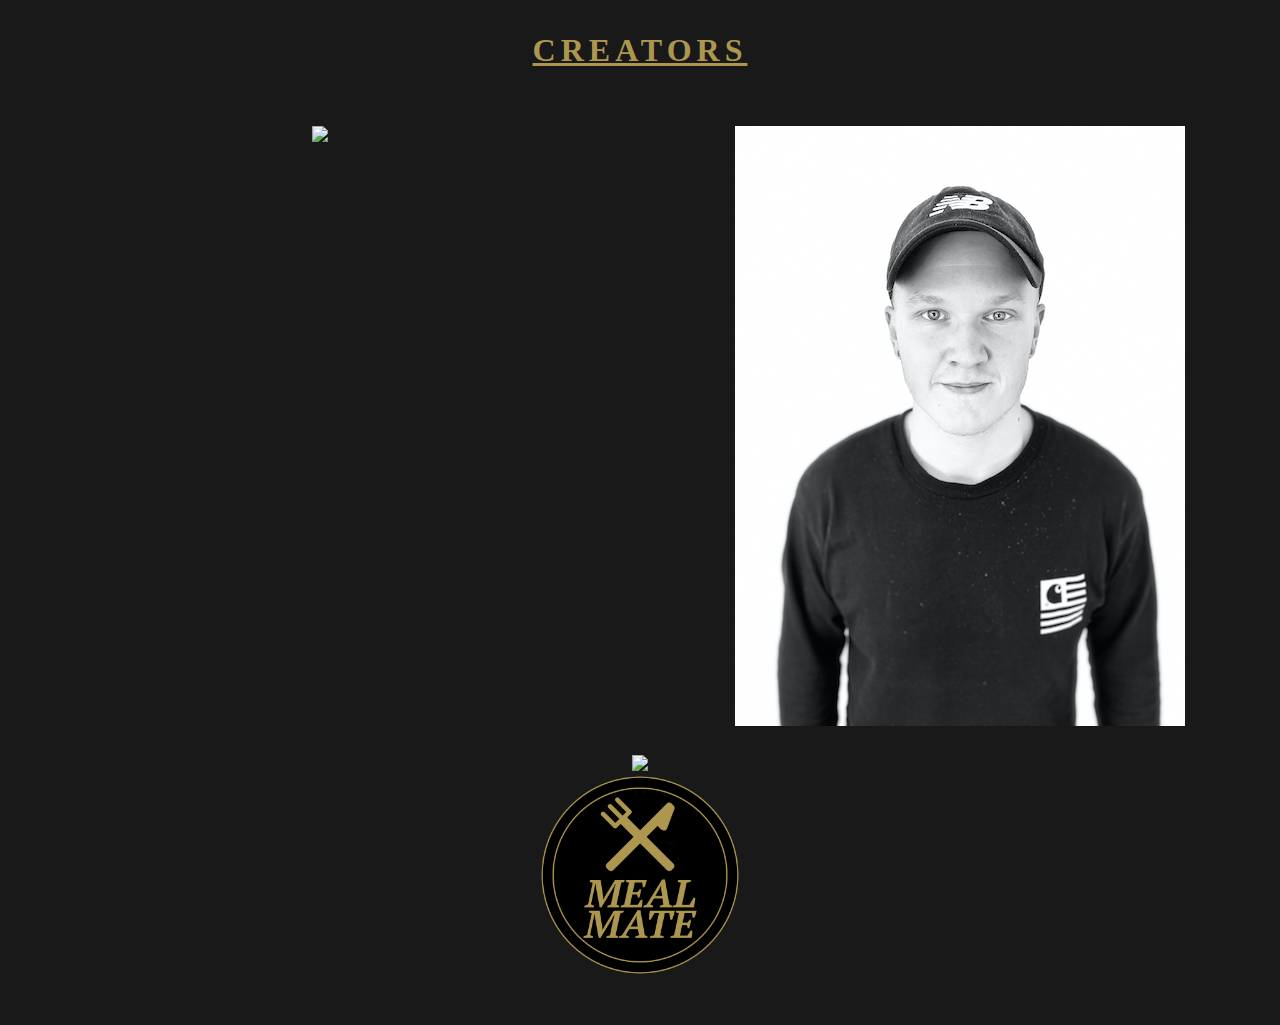
==== creators.html @ ade612fd "laitoin logot validate ja creators sivuille" ====
<!DOCTYPE html>
<html lang="en">
<head>
    <meta charset="UTF-8">
    <title>Creators</title>
    <link rel="stylesheet" href="style.css">
    <script src="jquery.js"></script>
    <link href="lightbox2-dev/src/css/lightbox.css" rel="stylesheet" />
    <script src="lightbox2-dev/src/js/lightbox.js"></script>
</head>
<body>

<h1 id="galleryHeader">
    <p>CREATORS</p>
</h1>

<div id="galleryImagesRow">
    <div class="galleryImage">
        <a class="lightbox-link" href="kuvat/niko.jpg" data-lightbox="Niko" data-title="Niko"><img src="kuvat/niko.jpg"/></a>
    </div>
    <div class="galleryImage">
        <a class="lightbox-link" href="kuvat/aleksi.jpg" data-lightbox="Aleksi" data-title="Aleksi"><img src="kuvat/aleksi.jpg"/></a>
    </div>
    <div class="galleryImage">
        <a class="lightbox-link" href="kuvat/hermanni.jpg" data-lightbox="Hermanni" data-title="Hermanni"><img src="kuvat/hermanni.jpg"/></a>
    </div>
</div>

<a href="./index.html">
    <img class="logoGallery" src="GoldLogo.png" alt="logo"
         width="200" height="200">
</a>

<div id="galleryText">
</div>

</body>
</html>
---- style.css ----
body {
    background: rgb(25, 25, 25);
    margin: 0 !important;
    padding: 0 !important;
}

header {
    margin: auto;
    text-align: center;
}

.headerPhoto {
    background-image:url("headerImage1.jpg");
    width: 100%;
    height: 250px;
    background-position: center;
    background-size: cover;
    position:relative;
    box-shadow:0px 0px 10px 1px black;
    transition: 1s;

}

.random_food_trivia {
    display: none;
    background: rgb(198, 197, 185);
    margin: 0px 0px 0px 0px !important;

}

.search {
    margin: 0px 0px 0px 0px
}

.logo {
    margin: 0px 0px 15px 0px !important;
}

#map {
    margin: 0px 0px 0px 0px !important;
}

#page-container{
    display: flex;
    flex-wrap: wrap;
    margin:0px 50px 0px 50px;
}

.results{
    border-radius: 0px 0px 0px 25px;
    width: 25%;
    background: #EAEAEA;
    text-align: center;
    height: 800px;
    overflow: scroll;
    box-shadow:0px 0px 0px 1px #8E793E inset;
}

.resultGuide {
    margin: 25px 25px 0px 25px;
}

.recipe{
    width: 50%;
    background: #EAEAEA;
    text-align: center;
    position: relative;
    box-shadow:0px 0px 0px 1px #8E793E inset;
    height: 800px;
    overflow: scroll;
}

.grocery{
    text-align: center;
    border-radius: 0px 0px 25px 0px;
    width: 25%;
    background: #EAEAEA;
    height: 800px;
    overflow: scroll;
    box-shadow:0px 0px 0px 1px #8E793E inset;
}

.guideForUseSmall {
    display: none;
}

@media only screen and (max-width: 1000px) {
    .results  {
        width: 100%;
        border-radius: 0px 0px 25px 25px;

    }
    .recipe {
        width: 100%;
        border-radius: 25px 25px 25px 25px;
        border: none;
    }
    .grocery {
        width: 100%;
        border-radius: 25px 25px 25px 25px;
    }
    .guideForUseSmall {
        display: block;
    }
    .recipeGuide {
        display: none;
    }
}


.search_results_list {
    margin: 0px 25px 0px 25px;
}

.results_fig {
    margin: 40px 25px 0px 25px;

}

.results_fig > img{
    border-radius: 10px;
    width: 100%;
    object-fit: contain;
}

.results_fig > img:hover{
    border-radius: 10px;
    width: 100%;
    object-fit: contain;
    box-shadow: 0 0 5px black;
}

.results_name {
    font-size: 25px;
    text-align: center;
    color: #231F20;
    text-decoration: underline;
    text-decoration-color:rgb(47, 70, 76);
}

.results_author {
    font-size: 15px;
    text-align: center;
    color: #231F20;
    text-decoration: underline;
    text-decoration-color:rgb(47, 70, 76);
}

li {
    list-style: none;
}

ul {
    padding-inline-start: 0px;
}

.search_icon {
}

.shopping__delete {
    width: 10px;
    height: 10px;
}

.logo {
    background: transparent;
    border: none;
}

footer {
    margin-top: 125px;
    background: #8E793E;
    width: 100%;
    height: 100px;
    text-align: center;
}

#map {
    width: 100%;
    height: 50%;
}

#mapText {
    text-align: center;
    color: #AD974F;
    font-family: Baskerville;
    font-size: 18px;
}

.logoMap {
    display: flex;
    align-content: center;
    margin-left: auto;
    margin-right: auto;
}

.recipe_figure > img{
    border-radius: 10px;
    width: 100%;
    object-fit: contain;
    margin-top: 30px;
}

.recipe__ingredient-list {
    margin: 0px 50px 0px 50px;
}

.recipe__directions-text {
    margin: 0px 50px 0px 50px;
}

.heading-2 {
    margin: 0px 50px 25px 50px;
}

.recipe__item {
    display: flex;
    flex-wrap: wrap;
    place-items: center;
    justify-content: center;
}

.recipe__count {

}

.recipe__unit {
    margin: 0px 3px 0px 3px;
}

.recipe__ingredient {

}

.shopping_item {
    border-style: groove;
    margin-top: 0 !important;
}

.shopping__count-value {
    margin-top: 25px;
}

.groceryUnit {
    margin-top: 25px;
}

.shopping__description {
    margin-top: 25px;
}

.deleteButton {
    margin-bottom: 25px;

}
/*.recipe__count {
    float: left;
}

.recipe__unit {
    float: left;
    margin-left: 5px;
}

.recipe__ingredient {
    text-align: right;
}*/

#addToList {
    margin: 50px 50px 25px 50px;
}

.directions {
    display: inline-block;
    margin: 50px 50px 50px 50px;
}

#mapButton {
    background: transparent;
    color: white;
    border: 1px solid white;
    font-size: 16px;
    padding: 5px 15px 5px 15px;
}

#mapButton:hover {
    box-shadow: 0 0 4px white;
}

#creatorsButton {
    margin: 33px 25px 0px 25px;
    background: transparent;
    color: white;
    border: 1px solid white;
    font-size: 16px;
    padding: 5px 15px 5px 15px;
}

#creatorsButton:hover {
    box-shadow: 0 0 4px white;
}

#galleryButton {
    background: transparent;
    color: white;
    border: 1px solid white;
    font-size: 16px;
    padding: 5px 15px 4px 15px;
}

#galleryButton:hover {
    box-shadow: 0 0 2px white;
}

#video {
    align-content: center;
    display: flex;
    flex-wrap: wrap;
    margin-right: auto;
    margin-left: auto;
    margin-bottom: 50px;
}

.lightbox-link:hover {

}

* {
    box-sizing: border-box;
    text-align: center;
}

#galleryImagesRow {
    display: flex;
    flex-wrap: wrap;
}

.galleryImage {
    margin-top: 25px;
    flex: 33.33%;
}

#galleryHeader {
    color: #AD974F;
    font-family: Baskerville;
    letter-spacing: 5px;
    text-decoration: underline #AD974F ;
}

.galleryText {
    color: #AD974F;
    font-family: Baskerville;
}

.logoGallery {
    display: flex;
    align-content: center;
    margin-left: auto;
    margin-right: auto;
    margin-bottom: 50px;
}

.guideForUseSmall {
    margin-left: 25px;
    margin-right: 25px;
}
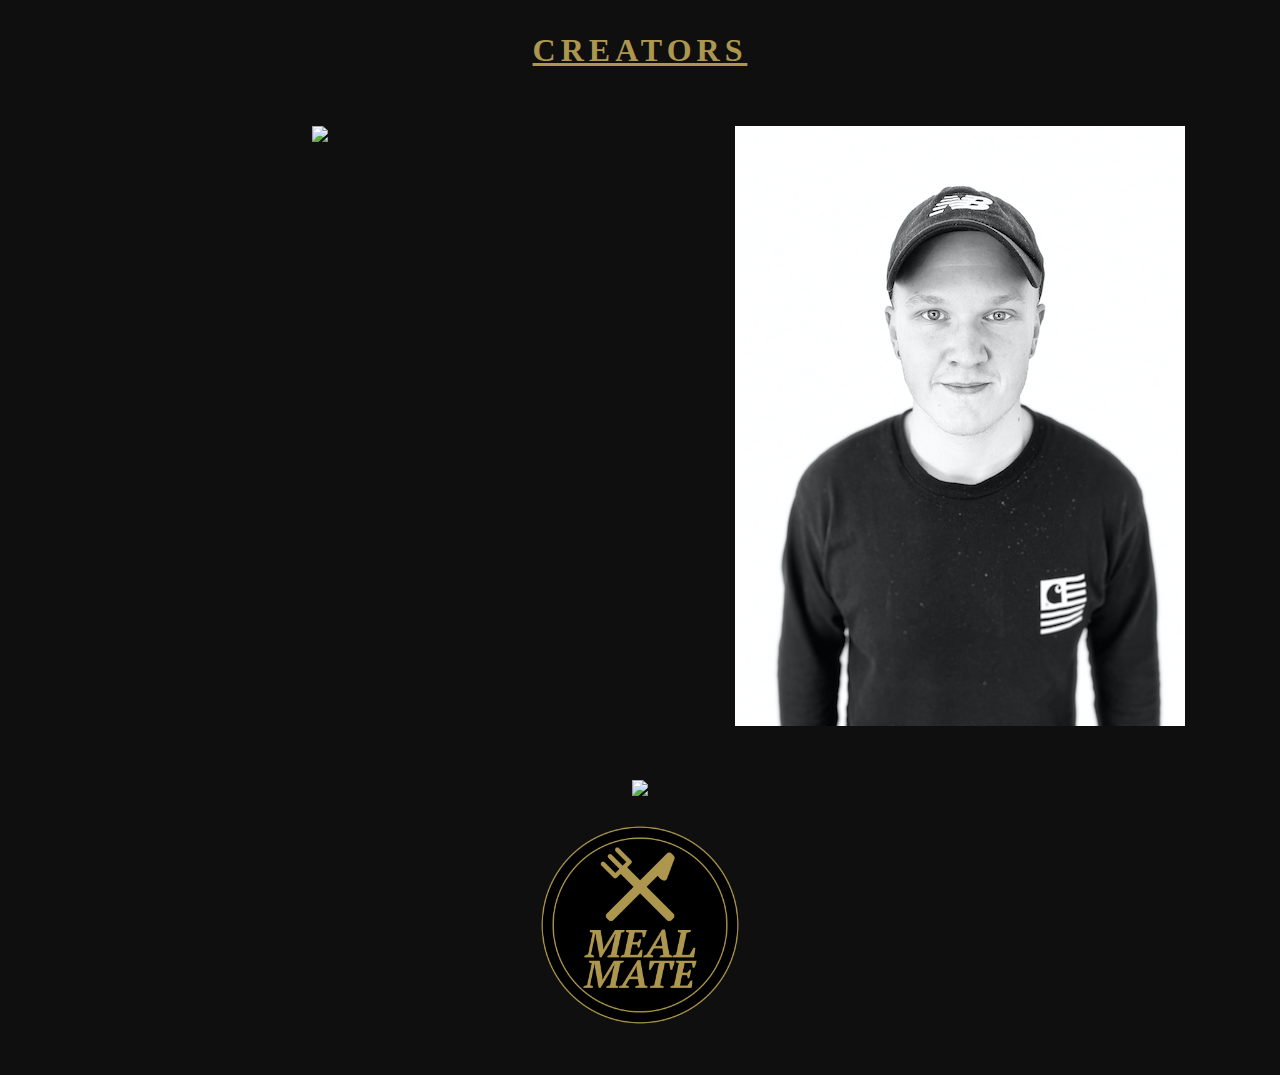
==== commit 1cf7797f: "Poistettu turhia tiedostoja ja päivitetty layouttia" ====
--- a/creators.html
+++ b/creators.html
@@ -27,7 +27,7 @@
 </div>
 
 <a href="./index.html">
-    <img class="logoGallery" src="GoldLogo.png" alt="logo"
+    <img class="logoGallery" src="GoldLogoFinal.png" alt="logo"
          width="200" height="200">
 </a>
 
--- a/style.css
+++ b/style.css
@@ -1,7 +1,19 @@
 body {
-    background: rgb(25, 25, 25);
+    background: rgb(15, 15, 15);
     margin: 0 !important;
     padding: 0 !important;
+}
+
+h1 {
+    font-family: Georgia;
+}
+
+h2 {
+    font-family: Georgia;
+}
+
+p {
+    font-family: Baskerville;
 }
 
 header {
@@ -49,7 +61,7 @@
 .results{
     border-radius: 0px 0px 0px 25px;
     width: 25%;
-    background: #EAEAEA;
+    background: white;
     text-align: center;
     height: 800px;
     overflow: scroll;
@@ -57,12 +69,32 @@
 }
 
 .resultGuide {
-    margin: 25px 25px 0px 25px;
-}
+    margin: 50px 25px 0px 25px;
+}
+
+.recipeGuide {
+    margin: 25px;
+    //background: #EAEAEA;
+    //background: #AD974F;
+    padding: 5px;
+    border: #AD974F;
+    border-style: groove;
+    border-radius:10px;
+
+}
+
+.guideForUseSmall {
+    margin: 25px;
+    padding: 5px;
+    border: #AD974F;
+    border-style: groove;
+    border-radius:10px;
+}
+
 
 .recipe{
     width: 50%;
-    background: #EAEAEA;
+    background: white;
     text-align: center;
     position: relative;
     box-shadow:0px 0px 0px 1px #8E793E inset;
@@ -74,7 +106,7 @@
     text-align: center;
     border-radius: 0px 0px 25px 0px;
     width: 25%;
-    background: #EAEAEA;
+    background: white;
     height: 800px;
     overflow: scroll;
     box-shadow:0px 0px 0px 1px #8E793E inset;
@@ -136,6 +168,7 @@
     color: #231F20;
     text-decoration: underline;
     text-decoration-color:rgb(47, 70, 76);
+    margin: 25px;
 }
 
 .results_author {
@@ -144,6 +177,7 @@
     color: #231F20;
     text-decoration: underline;
     text-decoration-color:rgb(47, 70, 76);
+    margin: 25px;
 }
 
 li {
@@ -199,6 +233,9 @@
     width: 100%;
     object-fit: contain;
     margin-top: 30px;
+    //border: #AD974F;
+    //border-style: groove;
+    //box-shadow: #AD974F 0 0 5px 1px;
 }
 
 .recipe__ingredient-list {
@@ -233,25 +270,24 @@
 }
 
 .shopping_item {
-    border-style: groove;
-    margin-top: 0 !important;
+    border-bottom: 2px #AD974F solid ;
+    //border-bottom-style: groove;
+    //border-style: groove;
+    //margin-top: 0 !important;
+    margin: 25px;
 }
 
 .shopping__count-value {
-    margin-top: 25px;
 }
 
 .groceryUnit {
-    margin-top: 25px;
 }
 
 .shopping__description {
-    margin-top: 25px;
 }
 
 .deleteButton {
     margin-bottom: 25px;
-
 }
 /*.recipe__count {
     float: left;
@@ -316,6 +352,7 @@
     align-content: center;
     display: flex;
     flex-wrap: wrap;
+    margin-top: 50px;
     margin-right: auto;
     margin-left: auto;
     margin-bottom: 50px;
@@ -338,6 +375,7 @@
 .galleryImage {
     margin-top: 25px;
     flex: 33.33%;
+    margin-bottom: 25px;
 }
 
 #galleryHeader {
@@ -350,6 +388,32 @@
 .galleryText {
     color: #AD974F;
     font-family: Baskerville;
+    margin-top: 25px;
+}
+
+.validateUser {
+    color: #AD974F;
+    font-family: Baskerville;
+    display: flex;
+    flex-wrap: wrap;
+    justify-content: center;
+}
+
+.validatePassword {
+    color: #AD974F;
+    font-family: Baskerville;
+    display: flex;
+    flex-wrap: wrap;
+    justify-content: center;
+}
+
+#validateForm {
+    margin-top: 200px;
+
+}
+
+.passwordInput {
+
 }
 
 .logoGallery {
@@ -364,3 +428,7 @@
     margin-left: 25px;
     margin-right: 25px;
 }
+
+.myGroceryList {
+    margin: 25px;
+}
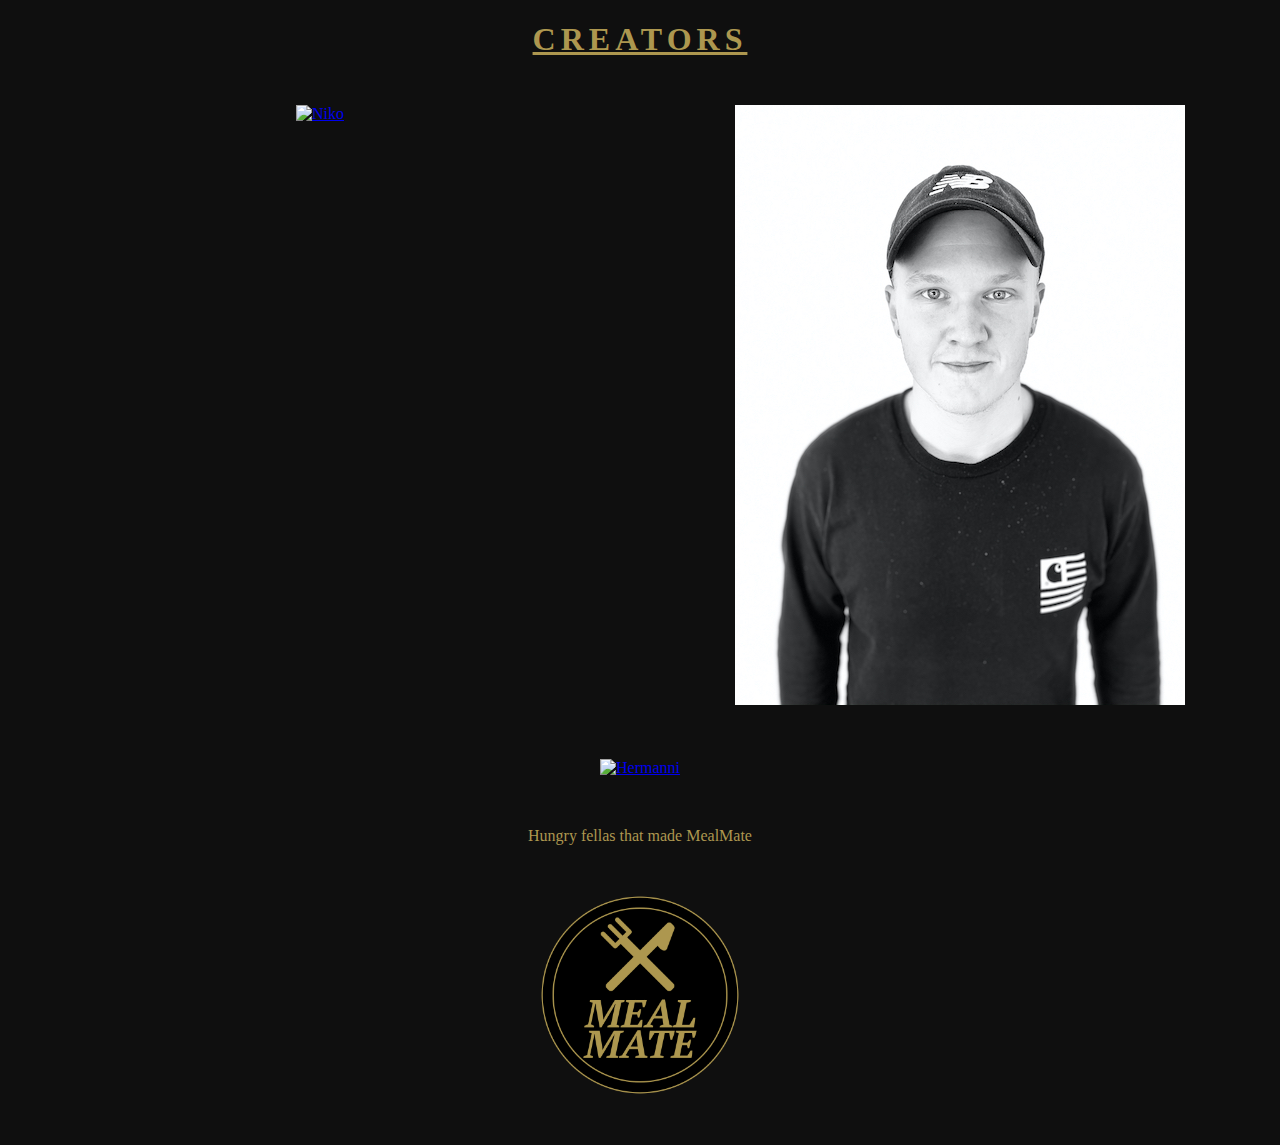
==== commit ec3a7541: "Putsattu index/gallery/creators/style turhasta koodista sekä pientä layout fixiä" ====
--- a/creators.html
+++ b/creators.html
@@ -8,31 +8,29 @@
     <link href="lightbox2-dev/src/css/lightbox.css" rel="stylesheet" />
     <script src="lightbox2-dev/src/js/lightbox.js"></script>
 </head>
+
 <body>
 
-<h1 id="galleryHeader">
-    <p>CREATORS</p>
-</h1>
+<h1 id="creatorsHeader">CREATORS</h1>
 
-<div id="galleryImagesRow">
-    <div class="galleryImage">
-        <a class="lightbox-link" href="kuvat/niko.jpg" data-lightbox="Niko" data-title="Niko"><img src="kuvat/niko.jpg"/></a>
+<div id="creatorsImagesRow">
+    <div class="creatorsImage">
+        <a class="lightbox-link" href="kuvat/niko.jpg" data-lightbox="Niko" data-title="Niko"><img src="kuvat/niko.jpg" alt="Niko"/></a>
     </div>
-    <div class="galleryImage">
-        <a class="lightbox-link" href="kuvat/aleksi.jpg" data-lightbox="Aleksi" data-title="Aleksi"><img src="kuvat/aleksi.jpg"/></a>
+    <div class="creatorsImage">
+        <a class="lightbox-link" href="kuvat/aleksi.jpg" data-lightbox="Aleksi" data-title="Aleksi"><img src="kuvat/aleksi.jpg" alt="Aleksi"/></a>
     </div>
-    <div class="galleryImage">
-        <a class="lightbox-link" href="kuvat/hermanni.jpg" data-lightbox="Hermanni" data-title="Hermanni"><img src="kuvat/hermanni.jpg"/></a>
+    <div class="creatorsImage">
+        <a class="lightbox-link" href="kuvat/hermanni.jpg" data-lightbox="Hermanni" data-title="Hermanni"><img src="kuvat/hermanni.jpg" alt="Hermanni"/></a>
     </div>
 </div>
+
+<p class="creatorsText">Hungry fellas that made MealMate</p>
 
 <a href="./index.html">
     <img class="logoGallery" src="GoldLogoFinal.png" alt="logo"
          width="200" height="200">
 </a>
 
-<div id="galleryText">
-</div>
-
 </body>
 </html>--- a/style.css
+++ b/style.css
@@ -30,14 +30,12 @@
     position:relative;
     box-shadow:0px 0px 10px 1px black;
     transition: 1s;
-
 }
 
 .random_food_trivia {
     display: none;
     background: rgb(198, 197, 185);
     margin: 0px 0px 0px 0px !important;
-
 }
 
 .search {
@@ -74,13 +72,10 @@
 
 .recipeGuide {
     margin: 25px;
-    //background: #EAEAEA;
-    //background: #AD974F;
     padding: 5px;
     border: #AD974F;
     border-style: groove;
     border-radius:10px;
-
 }
 
 .guideForUseSmall {
@@ -120,7 +115,6 @@
     .results  {
         width: 100%;
         border-radius: 0px 0px 25px 25px;
-
     }
     .recipe {
         width: 100%;
@@ -146,7 +140,6 @@
 
 .results_fig {
     margin: 40px 25px 0px 25px;
-
 }
 
 .results_fig > img{
@@ -188,9 +181,6 @@
     padding-inline-start: 0px;
 }
 
-.search_icon {
-}
-
 .shopping__delete {
     width: 10px;
     height: 10px;
@@ -233,9 +223,6 @@
     width: 100%;
     object-fit: contain;
     margin-top: 30px;
-    //border: #AD974F;
-    //border-style: groove;
-    //box-shadow: #AD974F 0 0 5px 1px;
 }
 
 .recipe__ingredient-list {
@@ -255,55 +242,24 @@
     flex-wrap: wrap;
     place-items: center;
     justify-content: center;
-}
-
-.recipe__count {
-
+    margin-bottom: 3px;
 }
 
 .recipe__unit {
     margin: 0px 3px 0px 3px;
 }
 
-.recipe__ingredient {
-
-}
-
 .shopping_item {
     border-bottom: 2px #AD974F solid ;
-    //border-bottom-style: groove;
-    //border-style: groove;
-    //margin-top: 0 !important;
-    margin: 25px;
-}
-
-.shopping__count-value {
-}
-
-.groceryUnit {
-}
-
-.shopping__description {
+    margin: 25px;
 }
 
 .deleteButton {
     margin-bottom: 25px;
 }
-/*.recipe__count {
-    float: left;
-}
-
-.recipe__unit {
-    float: left;
-    margin-left: 5px;
-}
-
-.recipe__ingredient {
-    text-align: right;
-}*/
 
 #addToList {
-    margin: 50px 50px 25px 50px;
+    margin: 25px 50px 25px 50px;
 }
 
 .directions {
@@ -358,10 +314,6 @@
     margin-bottom: 50px;
 }
 
-.lightbox-link:hover {
-
-}
-
 * {
     box-sizing: border-box;
     text-align: center;
@@ -391,6 +343,32 @@
     margin-top: 25px;
 }
 
+#creatorsImagesRow {
+    display: flex;
+    flex-wrap: wrap;
+}
+
+.creatorsImage {
+    margin-top: 25px;
+    flex: 33.33%;
+    margin-bottom: 25px;
+}
+
+#creatorsHeader {
+    color: #AD974F;
+    font-family: Baskerville;
+    letter-spacing: 5px;
+    text-decoration: underline #AD974F ;
+}
+
+.creatorsText {
+    color: #AD974F;
+    font-family: Baskerville;
+    margin-top: 25px;
+    margin-bottom: 50px;
+}
+
+
 .validateUser {
     color: #AD974F;
     font-family: Baskerville;
@@ -409,11 +387,6 @@
 
 #validateForm {
     margin-top: 200px;
-
-}
-
-.passwordInput {
-
 }
 
 .logoGallery {
@@ -431,4 +404,4 @@
 
 .myGroceryList {
     margin: 25px;
-}
+}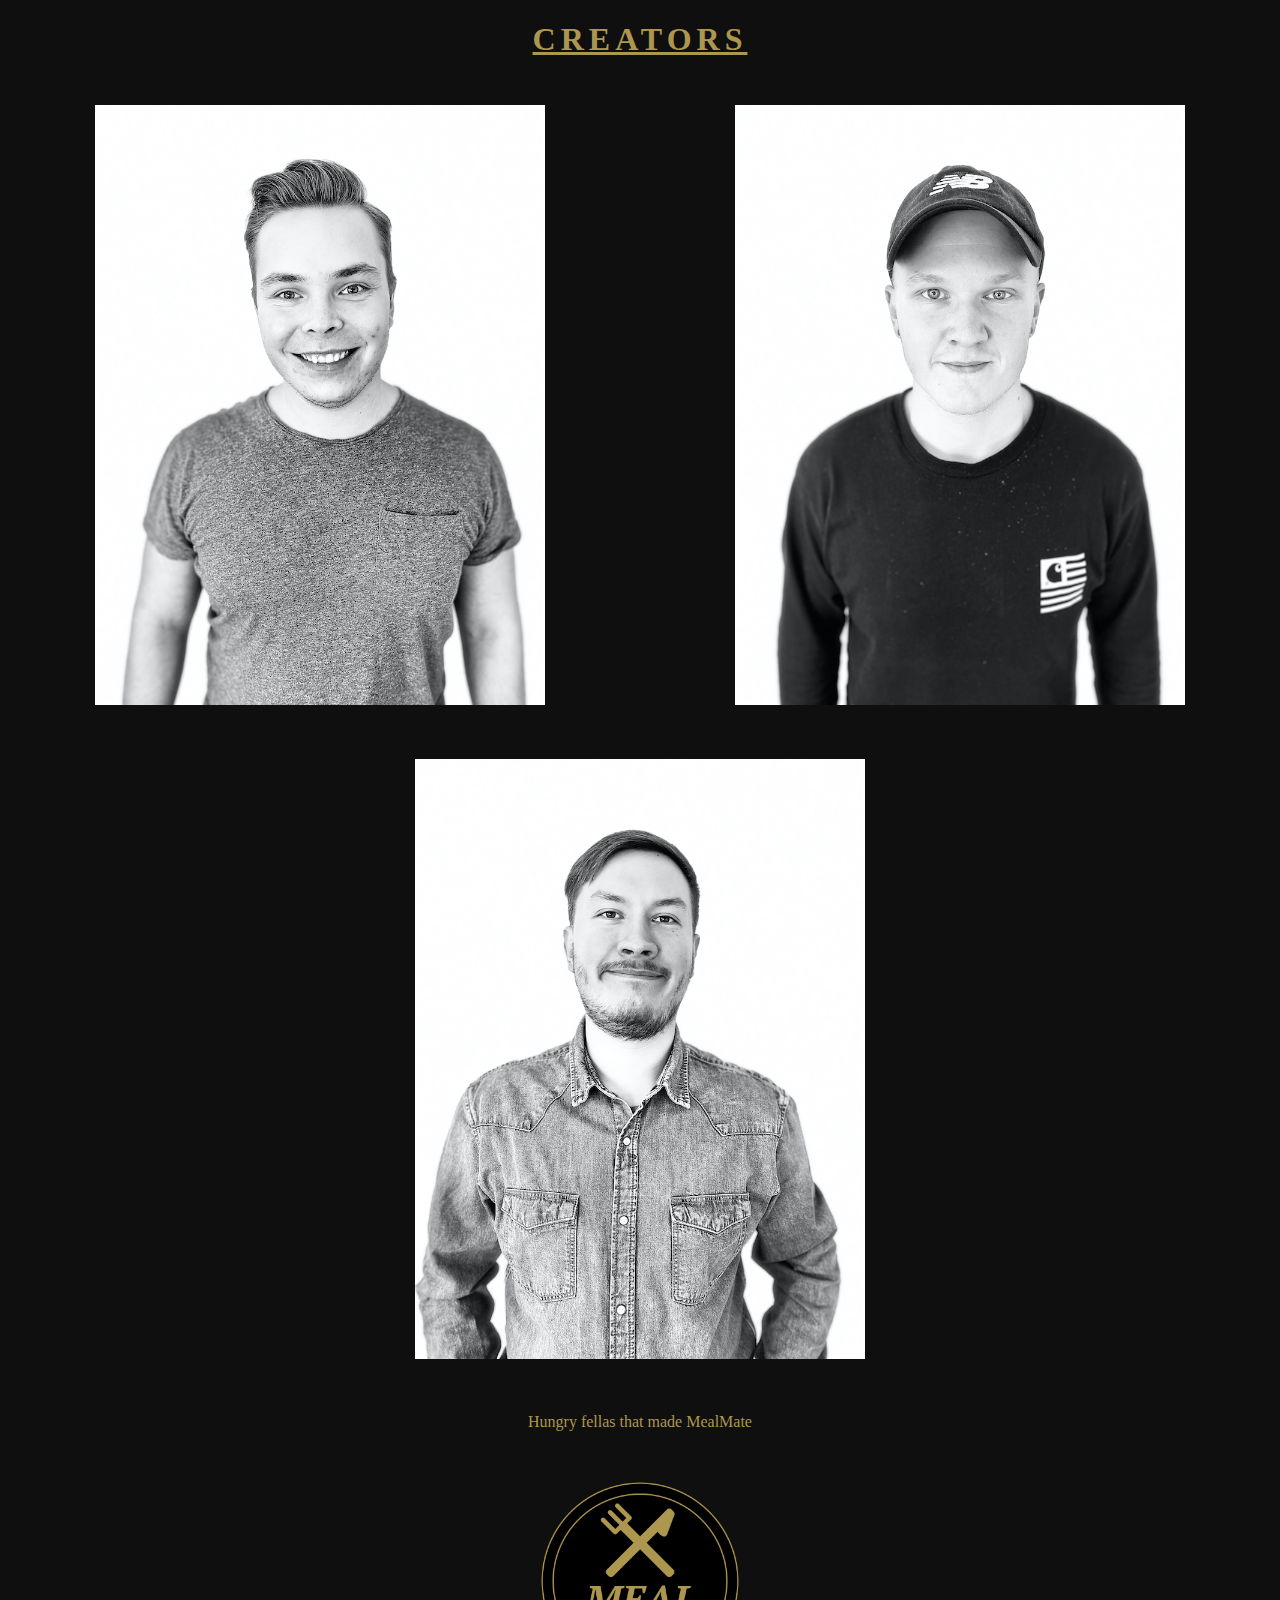
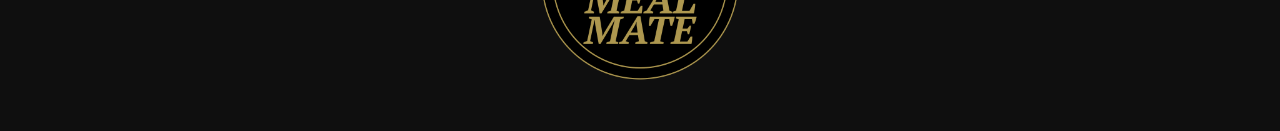
==== commit 5757f5a8: "Parannettu kuvien laatua" ====
--- a/creators.html
+++ b/creators.html
@@ -15,13 +15,16 @@
 
 <div id="creatorsImagesRow">
     <div class="creatorsImage">
-        <a class="lightbox-link" href="kuvat/niko.jpg" data-lightbox="Niko" data-title="Niko"><img src="kuvat/niko.jpg" alt="Niko"/></a>
+        <a class="lightbox-link" href="kuvat/niko.jpg" data-lightbox="Niko" data-title="Niko">
+            <img src="kuvat/niko.jpg" alt="Niko" height="600" width="450"/></a>
     </div>
     <div class="creatorsImage">
-        <a class="lightbox-link" href="kuvat/aleksi.jpg" data-lightbox="Aleksi" data-title="Aleksi"><img src="kuvat/aleksi.jpg" alt="Aleksi"/></a>
+        <a class="lightbox-link" href="kuvat/aleksi.jpg" data-lightbox="Aleksi" data-title="Aleksi">
+            <img src="kuvat/aleksi.jpg" alt="Aleksi" height="600" width="450"/></a>
     </div>
     <div class="creatorsImage">
-        <a class="lightbox-link" href="kuvat/hermanni.jpg" data-lightbox="Hermanni" data-title="Hermanni"><img src="kuvat/hermanni.jpg" alt="Hermanni"/></a>
+        <a class="lightbox-link" href="kuvat/hermanni.jpg" data-lightbox="Hermanni" data-title="Hermanni">
+            <img src="kuvat/hermanni.jpg" alt="Hermanni" height="600" width="450"/></a>
     </div>
 </div>
 
--- a/style.css
+++ b/style.css
@@ -325,9 +325,15 @@
 }
 
 .galleryImage {
+
     margin-top: 25px;
     flex: 33.33%;
     margin-bottom: 25px;
+}
+
+#appImage {
+    display: flex;
+    flex-wrap: wrap;
 }
 
 #galleryHeader {
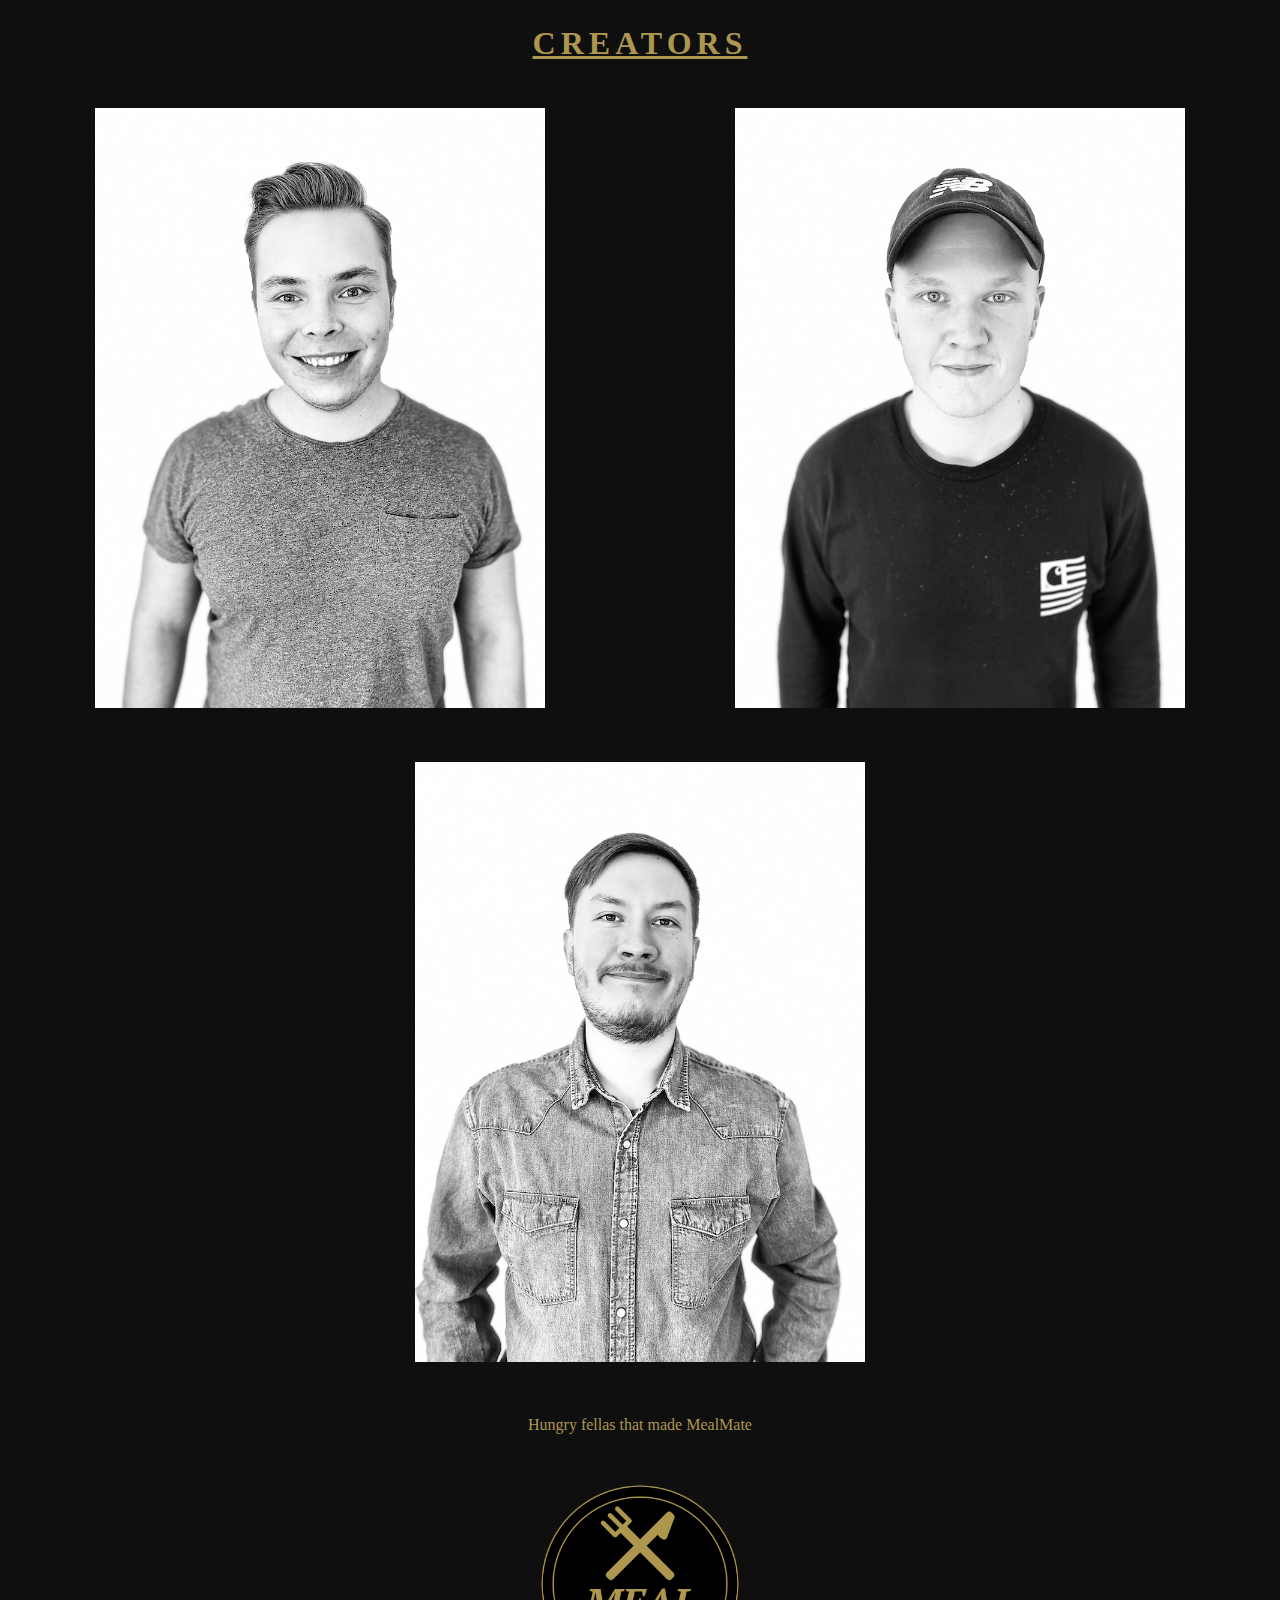
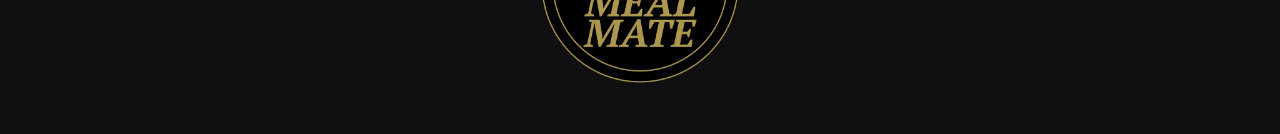
==== commit f10e1c85: "säädin semanttisia elementtejä" ====
--- a/creators.html
+++ b/creators.html
@@ -13,7 +13,7 @@
 
 <h1 id="creatorsHeader">CREATORS</h1>
 
-<div id="creatorsImagesRow">
+<main id="creatorsImagesRow">
     <div class="creatorsImage">
         <a class="lightbox-link" href="kuvat/niko.jpg" data-lightbox="Niko" data-title="Niko">
             <img src="kuvat/niko.jpg" alt="Niko" height="600" width="450"/></a>
@@ -26,7 +26,7 @@
         <a class="lightbox-link" href="kuvat/hermanni.jpg" data-lightbox="Hermanni" data-title="Hermanni">
             <img src="kuvat/hermanni.jpg" alt="Hermanni" height="600" width="450"/></a>
     </div>
-</div>
+</main>
 
 <p class="creatorsText">Hungry fellas that made MealMate</p>
 
--- a/style.css
+++ b/style.css
@@ -22,7 +22,8 @@
 }
 
 .headerPhoto {
-    background-image:url("headerImage1.jpg");
+    //background-image:url("headerImage1.jpg");
+    background-image: url("headerbackground.jpg");
     width: 100%;
     height: 250px;
     background-position: center;
@@ -71,7 +72,7 @@
 }
 
 .recipeGuide {
-    margin: 25px;
+    margin: 50px 50px 25px 50px;
     padding: 5px;
     border: #AD974F;
     border-style: groove;
@@ -79,7 +80,7 @@
 }
 
 .guideForUseSmall {
-    margin: 25px;
+    margin: 50px 50px 25px 50px;
     padding: 5px;
     border: #AD974F;
     border-style: groove;
@@ -222,7 +223,7 @@
     border-radius: 10px;
     width: 100%;
     object-fit: contain;
-    margin-top: 30px;
+    margin-top: 35px;
 }
 
 .recipe__ingredient-list {
@@ -256,15 +257,34 @@
 
 .deleteButton {
     margin-bottom: 25px;
+    cursor: pointer;
 }
 
 #addToList {
     margin: 25px 50px 25px 50px;
+    border-radius: 2px;
+    background-color: #AD974F;
+    border: none;
+    color: #FFFFFF;
+    text-align: center;
+    font-size: 16px;
+    cursor: pointer;
+    transition: all .2s ease-in-out;
+}
+
+#addToList:hover {
+    transform: scale(1.1);
+}
+
+#addToList:focus,#addToList:active {
+    outline: none !important;
+    box-shadow: none;
 }
 
 .directions {
     display: inline-block;
-    margin: 50px 50px 50px 50px;
+    margin: 25px auto 50px auto;
+    color:#704491;
 }
 
 #mapButton {
@@ -273,6 +293,7 @@
     border: 1px solid white;
     font-size: 16px;
     padding: 5px 15px 5px 15px;
+    cursor: pointer;
 }
 
 #mapButton:hover {
@@ -286,6 +307,7 @@
     border: 1px solid white;
     font-size: 16px;
     padding: 5px 15px 5px 15px;
+    cursor: pointer;
 }
 
 #creatorsButton:hover {
@@ -298,10 +320,11 @@
     border: 1px solid white;
     font-size: 16px;
     padding: 5px 15px 4px 15px;
+    cursor: pointer;
 }
 
 #galleryButton:hover {
-    box-shadow: 0 0 2px white;
+    box-shadow: 0 0 4px white;
 }
 
 #video {
@@ -325,12 +348,19 @@
 }
 
 .galleryImage {
-
     margin-top: 25px;
     flex: 33.33%;
     margin-bottom: 25px;
 }
 
+.galleryImage img {
+    transition: transform .5s ease;
+}
+
+.galleryImage:hover img {
+    transform: scale(1.05);
+}
+
 #appImage {
     display: flex;
     flex-wrap: wrap;
@@ -352,6 +382,14 @@
 #creatorsImagesRow {
     display: flex;
     flex-wrap: wrap;
+}
+
+.creatorsImage img {
+    transition: transform .5s ease;
+}
+
+.creatorsImage:hover img {
+    transform: scale(1.05);
 }
 
 .creatorsImage {
@@ -365,6 +403,7 @@
     font-family: Baskerville;
     letter-spacing: 5px;
     text-decoration: underline #AD974F ;
+    margin-top: 25px;
 }
 
 .creatorsText {
@@ -403,11 +442,23 @@
     margin-bottom: 50px;
 }
 
-.guideForUseSmall {
-    margin-left: 25px;
-    margin-right: 25px;
-}
-
 .myGroceryList {
-    margin: 25px;
+    margin: 50px 25px 25px 25px;
+}
+
+.shopping__count-value {
+    cursor: pointer;
+}
+
+.shopping__count-value:focus, .shopping__count-value:active {
+    outline: none !important;
+    box-shadow: none;
+}
+
+.search_icon {
+    cursor: pointer;
+}
+
+.logoMap {
+    cursor: pointer;
 }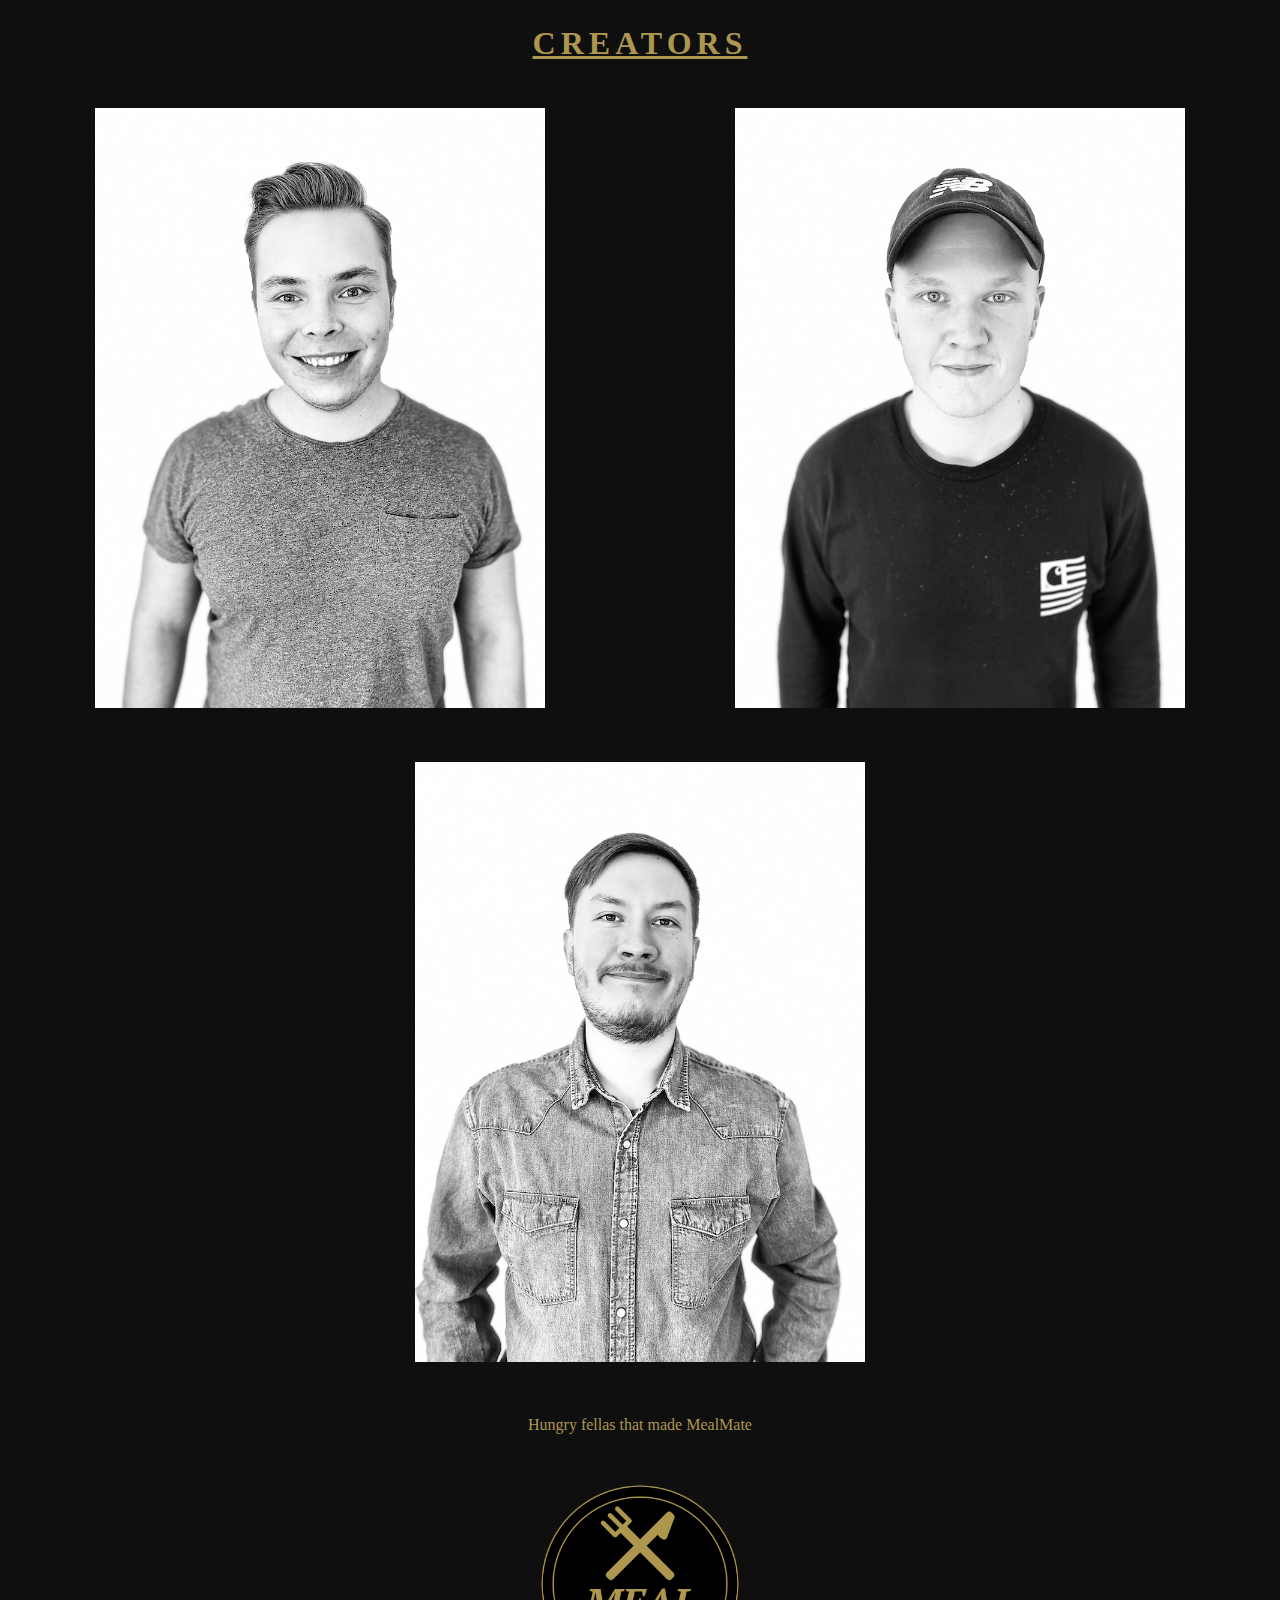
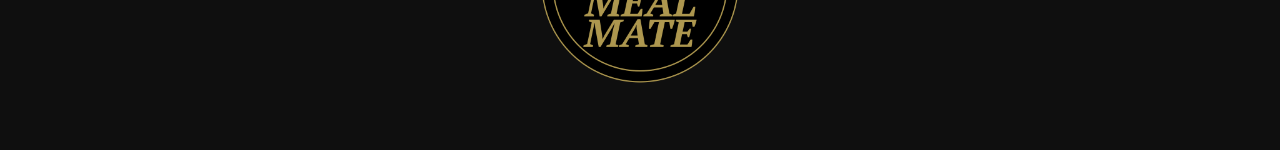
==== commit 8434d2d8: "Korjattu html tiedostoja ja logopainikkeen toiminnallisuutta" ====
--- a/creators.html
+++ b/creators.html
@@ -13,27 +13,31 @@
 
 <h1 id="creatorsHeader">CREATORS</h1>
 
-<main id="creatorsImagesRow">
-    <div class="creatorsImage">
-        <a class="lightbox-link" href="kuvat/niko.jpg" data-lightbox="Niko" data-title="Niko">
-            <img src="kuvat/niko.jpg" alt="Niko" height="600" width="450"/></a>
-    </div>
-    <div class="creatorsImage">
-        <a class="lightbox-link" href="kuvat/aleksi.jpg" data-lightbox="Aleksi" data-title="Aleksi">
-            <img src="kuvat/aleksi.jpg" alt="Aleksi" height="600" width="450"/></a>
-    </div>
-    <div class="creatorsImage">
-        <a class="lightbox-link" href="kuvat/hermanni.jpg" data-lightbox="Hermanni" data-title="Hermanni">
-            <img src="kuvat/hermanni.jpg" alt="Hermanni" height="600" width="450"/></a>
-    </div>
+<main id="creatorsImages">
+    <article id="creatorsImagesRow">
+        <figure class="creatorsImage">
+            <a class="lightbox-link" href="kuvat/niko.jpg" data-lightbox="Niko" data-title="Niko">
+                <img src="kuvat/niko.jpg" alt="Niko" height="600" width="450"/></a>
+        </figure>
+        <figure class="creatorsImage">
+            <a class="lightbox-link" href="kuvat/aleksi.jpg" data-lightbox="Aleksi" data-title="Aleksi">
+                <img src="kuvat/aleksi.jpg" alt="Aleksi" height="600" width="450"/></a>
+        </figure>
+        <figure class="creatorsImage">
+            <a class="lightbox-link" href="kuvat/hermanni.jpg" data-lightbox="Hermanni" data-title="Hermanni">
+                <img src="kuvat/hermanni.jpg" alt="Hermanni" height="600" width="450"/></a>
+        </figure>
+    </article>
+
+    <article id="infoCreators">
+        <section class="creatorsText">Hungry fellas that made MealMate</section>
+        <figure id="homeLogo">
+            <a href="./index.html">
+                <img class="logoGallery" src="GoldLogoFinal.png" alt="logo"
+                     width="200" height="200">
+            </a>
+        </figure>
+    </article>
 </main>
-
-<p class="creatorsText">Hungry fellas that made MealMate</p>
-
-<a href="./index.html">
-    <img class="logoGallery" src="GoldLogoFinal.png" alt="logo"
-         width="200" height="200">
-</a>
-
 </body>
 </html>--- a/style.css
+++ b/style.css
@@ -157,7 +157,7 @@
 }
 
 .results_name {
-    font-size: 25px;
+    font-size: 24px;
     text-align: center;
     color: #231F20;
     text-decoration: underline;
@@ -200,23 +200,33 @@
     text-align: center;
 }
 
+#mapPage {
+    box-sizing: border-box;
+    text-align: center;
+}
+
 #map {
     width: 100%;
-    height: 50%;
+    height: 400px;
 }
 
 #mapText {
     text-align: center;
     color: #AD974F;
     font-family: Baskerville;
-    font-size: 18px;
+}
+
+#homeLogo {
+    display: flex;
+    flex-wrap: wrap;
+    justify-content: center;
 }
 
 .logoMap {
-    display: flex;
-    align-content: center;
     margin-left: auto;
     margin-right: auto;
+    cursor: pointer;
+    justify-content: center;
 }
 
 .recipe_figure > img{
@@ -351,6 +361,8 @@
     margin-top: 25px;
     flex: 33.33%;
     margin-bottom: 25px;
+    margin-left: auto;
+    margin-right: auto;
 }
 
 .galleryImage img {
@@ -396,6 +408,8 @@
     margin-top: 25px;
     flex: 33.33%;
     margin-bottom: 25px;
+    margin-left: auto;
+    margin-right: auto;
 }
 
 #creatorsHeader {
@@ -423,6 +437,8 @@
 }
 
 .validatePassword {
+    margin-top: 10px;
+    margin-bottom: 10px;
     color: #AD974F;
     font-family: Baskerville;
     display: flex;
@@ -459,6 +475,8 @@
     cursor: pointer;
 }
 
-.logoMap {
-    cursor: pointer;
+article h1 {
+    font-size: 28px;
+    margin-top: 10px;
+    text-decoration: underline;
 }